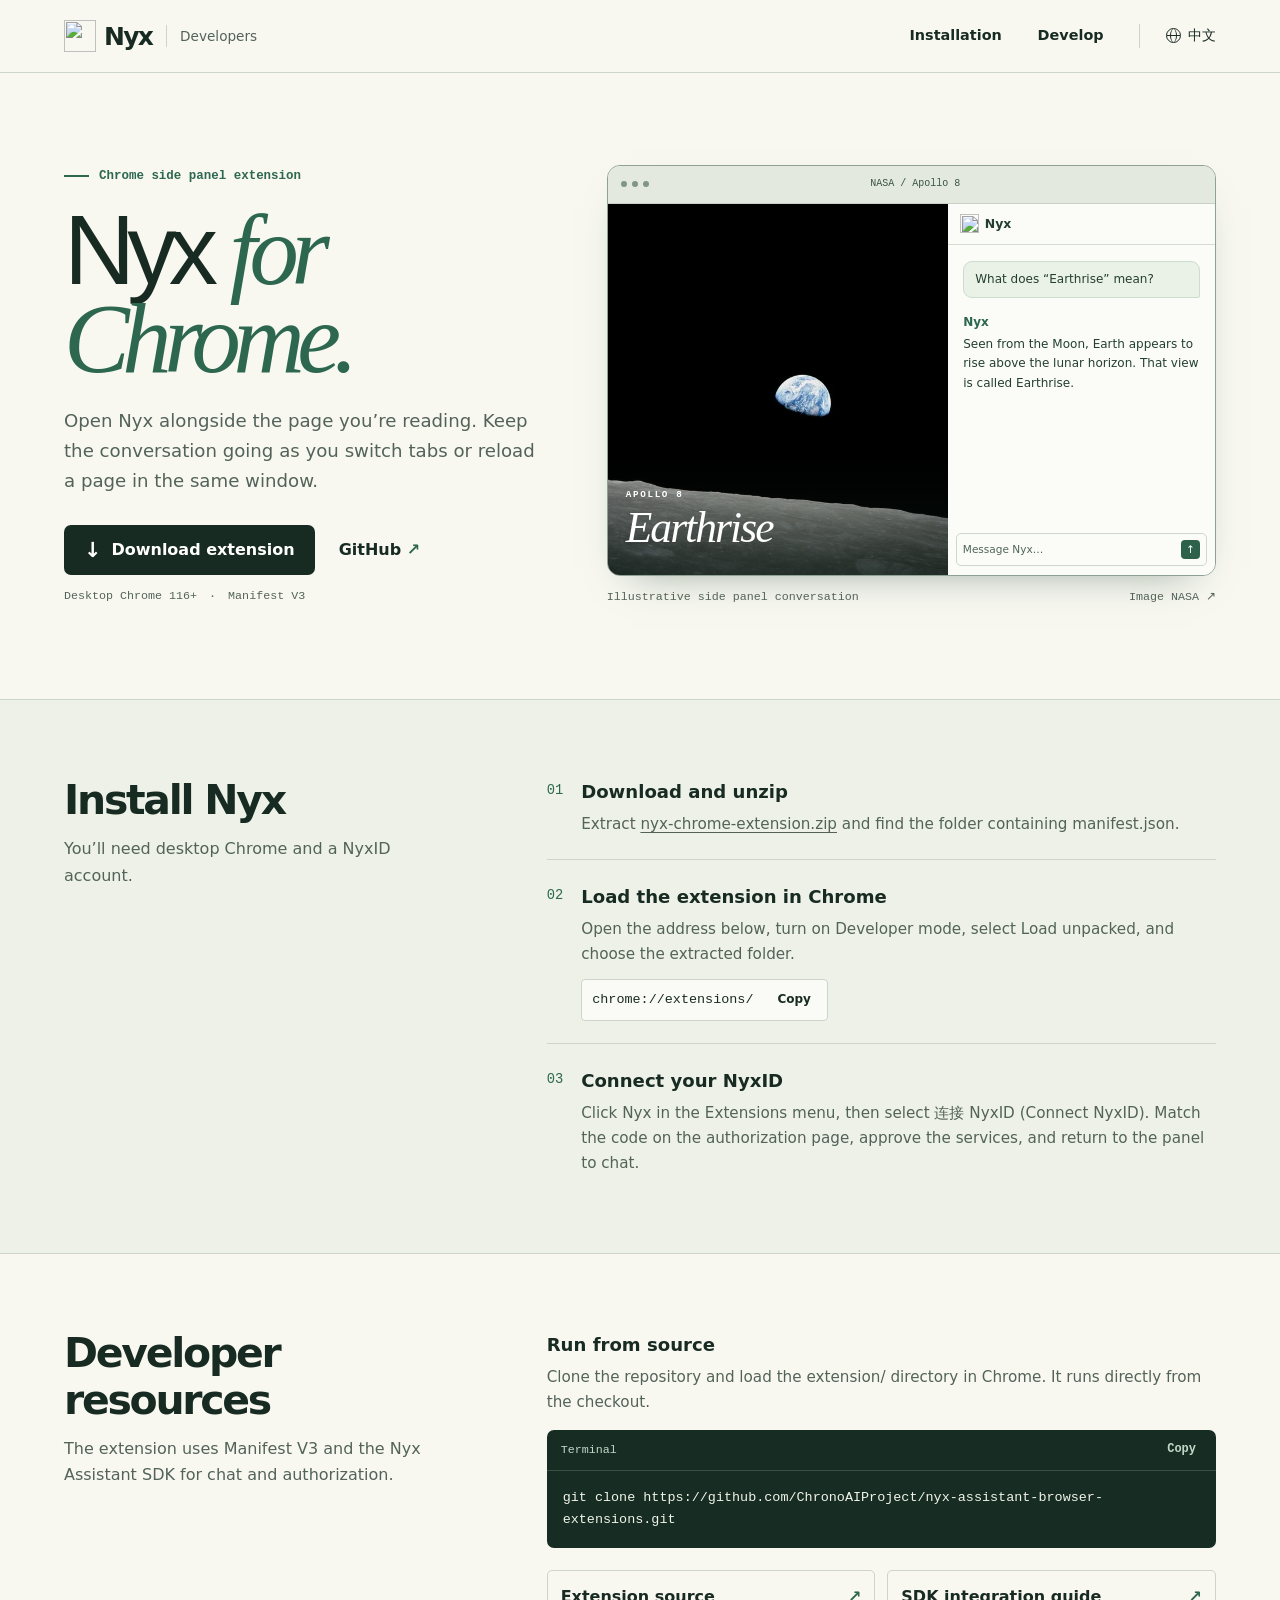
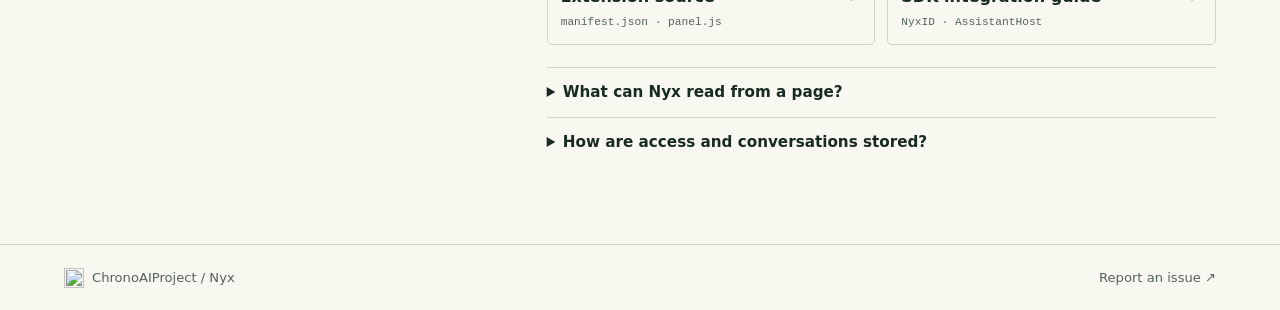
==== site/en/index.html @ 80d90824 "feat(site): 发布中英文 Chrome 扩展开发者官网" ====
<!doctype html>
<html lang="en">
<head>
  <meta charset="utf-8">
  <meta name="viewport" content="width=device-width, initial-scale=1">
  <title>Nyx for Chrome · Developer site</title>
  <meta name="description" content="Chat with Nyx in the Chrome side panel as you switch tabs. Download the extension and explore installation, NyxID access, and the SDK.">
  <meta name="theme-color" content="#f8f8f1">
  <link rel="canonical" href="https://chronoaiproject.github.io/nyx-assistant-browser-extensions/en/">
  <link rel="alternate" hreflang="zh-CN" href="https://chronoaiproject.github.io/nyx-assistant-browser-extensions/">
  <link rel="alternate" hreflang="en" href="https://chronoaiproject.github.io/nyx-assistant-browser-extensions/en/">
  <link rel="alternate" hreflang="x-default" href="https://chronoaiproject.github.io/nyx-assistant-browser-extensions/">
  <link rel="icon" href="../nyx.png" type="image/png">
  <link rel="stylesheet" href="../site.css">
  <script src="../site.js" defer></script>
</head>
<body>
  <a class="skip" href="#main">Skip to content</a>
  <header class="top">
    <div class="wrap top-inner">
      <a class="brand" href="./" aria-label="Nyx for Chrome · Developer site"><img src="../nyx.png" alt="" width="32" height="32"><strong>Nyx</strong><span>Developers</span></a>
      <nav aria-label="Main navigation">
        <a href="#install">Installation</a><a href="#develop">Develop</a>
        <a class="lang" href="../" lang="zh-CN" hreflang="zh-CN"><span class="globe" aria-hidden="true"></span>中文</a>
      </nav>
    </div>
  </header>
  <main id="main">
    <section class="wrap hero" aria-labelledby="product">
      <div class="intro">
        <p class="platform"><i aria-hidden="true"></i>Chrome side panel extension</p>
        <h1 id="product">Nyx <em>for<br>Chrome.</em></h1>
        <p class="lead">Open Nyx alongside the page you’re reading. Keep the conversation going as you switch tabs or reload a page in the same window.</p>
        <div class="actions">
          <a class="btn primary" href="../nyx-chrome-extension.zip" download><span aria-hidden="true">↓</span>Download extension</a>
          <a class="source" href="https://github.com/ChronoAIProject/nyx-assistant-browser-extensions">GitHub <span aria-hidden="true">↗</span></a>
        </div>
        <p class="compat">Desktop Chrome 116+ <span>·</span> Manifest V3</p>
      </div>
      <figure class="preview">
        <div class="browser">
          <div class="bar" aria-hidden="true"><i></i><i></i><i></i><span>NASA / Apollo 8</span></div>
          <div class="browser-body">
            <div class="photo" role="img" aria-label="Earthrise seen from lunar orbit during Apollo 8"><div><small>APOLLO 8</small><b>Earthrise</b></div></div>
            <div class="sample">
              <div class="sample-title"><img src="../nyx.png" width="19" height="19" alt="">Nyx</div>
              <div class="sample-log"><p class="question">What does “Earthrise” mean?</p>
                <strong>Nyx</strong><p>Seen from the Moon, Earth appears to rise above the lunar horizon. That view is called Earthrise.</p></div>
              <div class="sample-input">Message Nyx…<span aria-hidden="true">↑</span></div>
            </div>
          </div>
        </div>
        <figcaption><span>Illustrative side panel conversation</span><a href="https://images.nasa.gov/details/as08-14-2383">Image NASA ↗</a></figcaption>
      </figure>
    </section>
    <section class="install" id="install" aria-labelledby="install-title">
      <div class="wrap section-grid">
        <div class="section-head"><h2 id="install-title">Install Nyx</h2><p>You’ll need desktop Chrome and a NyxID account.</p></div>
        <ol class="steps">
          <li><div><h3>Download and unzip</h3><p>Extract <a href="../nyx-chrome-extension.zip" download>nyx-chrome-extension.zip</a> and find the folder containing manifest.json.</p></div></li>
          <li><div><h3>Load the extension in Chrome</h3><p>Open the address below, turn on Developer mode, select Load unpacked, and choose the extracted folder.</p><div class="snippet"><code id="extensions-url">chrome://extensions/</code><button type="button" class="copy" data-copy="extensions-url" data-done="Copied" data-error="Select the text to copy" hidden>Copy</button></div></div></li>
          <li><div><h3>Connect your NyxID</h3><p>Click Nyx in the Extensions menu, then select 连接 NyxID (Connect NyxID). Match the code on the authorization page, approve the services, and return to the panel to chat.</p></div></li>
        </ol>
      </div>
    </section>
    <section class="wrap section-grid dev" id="develop" aria-labelledby="dev-title">
      <div class="section-head"><h2 id="dev-title">Developer resources</h2><p>The extension uses Manifest V3 and the Nyx Assistant SDK for chat and authorization.</p></div>
      <div class="resources">
        <h3>Run from source</h3>
        <p>Clone the repository and load the extension/ directory in Chrome. It runs directly from the checkout.</p>
        <div class="terminal"><div class="terminal-bar"><span>Terminal</span><button type="button" class="copy" data-copy="clone" data-done="Copied" data-error="Select the text to copy" hidden>Copy</button></div><code id="clone">git clone https://github.com/ChronoAIProject/nyx-assistant-browser-extensions.git</code></div>
        <div class="doclinks">
          <a href="https://github.com/ChronoAIProject/nyx-assistant-browser-extensions/tree/dev/extension"><strong>Extension source</strong><small>manifest.json · panel.js</small><b aria-hidden="true">↗</b></a>
          <a href="https://github.com/ChronoAIProject/nyx-assistant-sdk#readme"><strong>SDK integration guide</strong><small>NyxID · AssistantHost</small><b aria-hidden="true">↗</b></a>
        </div>
        <details><summary>What can Nyx read from a page?</summary><p>The extension requests access to the side panel and the NyxID API origin. To discuss a page, paste the text you choose into a message.</p></details>
        <details><summary>How are access and conversations stored?</summary><p>NyxID grants access to llm-nyx and chrono-llm-public. The extension encrypts the child credential in its own storage. Select 断开授权 (Disconnect) to revoke it. Closing the side panel ends the current conversation.</p></details>
      </div>
    </section>
  </main>
  <footer><div class="wrap bottom"><span><img src="../nyx.png" width="20" height="20" alt="">ChronoAIProject / Nyx</span><a href="https://github.com/ChronoAIProject/nyx-assistant-browser-extensions/issues">Report an issue ↗</a></div></footer>
</body>
</html>
---- site/site.css ----
:root {
  color-scheme: light;
  --paper: #f8f8f1;
  --ink: #182b23;
  --green: #2d674f;
  --quiet: #536359;
  --line: #cdd4c8;
  --mono: "IBM Plex Mono", ui-monospace, SFMono-Regular, Consolas, monospace;
  font: 16px/1.65 "Inter", "PingFang SC", system-ui, sans-serif;
  color: var(--ink);
  background: var(--paper);
}
* { box-sizing: border-box; }
body, h1, h2, h3, p, figure, ol { margin: 0; }
a { color: inherit; text-underline-offset: .2em; }
a:hover { color: var(--green); }
a:focus-visible, button:focus-visible, summary:focus-visible { outline: 3px solid #438a65; outline-offset: 4px; }
.wrap { width: min(1192px, 90%); margin-inline: auto; }
.top { border-bottom: 1px solid var(--line); }
.top-inner, nav, .brand, .actions, .bottom, .bottom span, .lang { display: flex; align-items: center; }
.top-inner, .bottom { justify-content: space-between; }
.top-inner { min-height: 72px; gap: 15px; }
.brand, nav a, .btn, .source, .doclinks a, .bottom a { text-decoration: none; }
.brand { gap: 8px; color: var(--ink); }
.brand strong { font: 700 25px/1 system-ui, sans-serif; letter-spacing: -.07em; }
.brand span { margin-left: 6px; padding-left: 13px; border-left: 1px solid var(--line); font-size: .85rem; color: var(--quiet); }
nav { gap: clamp(14px, 2.8vw, 40px); font-size: .9rem; font-weight: 550; }
.lang { gap: 7px; border-left: 1px solid var(--line); padding-left: clamp(12px, 2vw, 27px); }
.globe { position: relative; width: 15px; height: 15px; border: 1.4px solid; border-radius: 50%; }
.globe::before { content: ""; position: absolute; inset: 0 3px; border-inline: 1px solid; border-radius: 50%; }
.globe::after { content: ""; position: absolute; top: 45%; inset-inline: 0; border-top: 1px solid; }
.skip { position: absolute; top: -100px; left: 10px; background: #fff; padding: 6px 12px; z-index: 5; }
.skip:focus { top: 5px; }
.hero { display: grid; grid-template-columns: .88fr 1.12fr; align-items: center; gap: clamp(32px, 5vw, 84px); padding-block: clamp(60px, 7.2vw, 104px); }
.platform, .compat, figcaption, .bar span, .photo small, .terminal-bar { font-family: var(--mono); }
.platform { display: flex; align-items: center; gap: 10px; color: var(--green); font-size: .78rem; font-weight: 650; }
.platform i { width: 25px; height: 2px; background: currentColor; }
h1 { margin: 21px 0 23px; font: 530 clamp(4.3rem, 7.7vw, 7.5rem)/.89 "DM Sans", "Helvetica Neue", sans-serif; letter-spacing: -.08em; }
h1 em { font-family: "Instrument Serif", Georgia, serif; color: var(--green); font-weight: 400; letter-spacing: -.075em; }
.lead { max-width: 30em; font-size: clamp(1rem, 1.42vw, 1.2rem); color: var(--quiet); }
.actions { gap: 24px; margin: 29px 0 12px; }
.btn { display: inline-flex; align-items: center; justify-content: center; gap: 10px; padding: 12px 20px; border-radius: 7px; font-weight: 650; }
.primary { background: var(--ink); color: #fff; }
.primary:hover { color: #fff; background: var(--green); }
.btn span { font-size: 1.3em; line-height: 1; }
.source { font-weight: 600; }
.source span, .doclinks b { color: var(--green); }
.compat, figcaption { font-size: .73rem; color: var(--quiet); }
.compat span { padding-inline: 5px; }
.preview { min-width: 0; }
.browser { border: 1px solid #8fa094; border-radius: 13px; overflow: hidden; background: #f6f8f3; box-shadow: 0 18px 40px -25px #193f2b80; }
.bar { display: flex; align-items: center; gap: 5px; padding: 10px 13px; border-bottom: 1px solid #c7d2c6; background: #e4e9df; }
.bar i { width: 6px; height: 6px; background: #809487; border-radius: 50%; }
.bar span { margin: auto; padding-right: 25px; font-size: 10px; color: #385343; }
.browser-body { display: grid; grid-template-columns: 56% 44%; }
.photo { min-height: clamp(295px, 29vw, 385px); display: flex; align-items: flex-end; position: relative; color: #fff; background: #000 url("earthrise.jpg") center center / cover; }
.photo div { padding: 24px 18px; width: 100%; background: linear-gradient(transparent, #06130db8); }
.photo small { font-size: .58rem; letter-spacing: .18em; font-weight: 600; }
.photo b { display: block; font: italic 400 clamp(1.65rem, 3.4vw, 3rem)/1.05 Georgia, serif; letter-spacing: -.045em; }
.sample { display: flex; flex-direction: column; min-width: 0; color: #243f32; background: #fbfcf8; }
.sample-title { display: flex; align-items: center; gap: 6px; border-bottom: 1px solid #d4ddcf; padding: 10px 12px; font-size: .78rem; font-weight: 700; }
.sample-log { padding: clamp(11px, 1.2vw, 20px); font-size: clamp(.7rem, .94vw, .84rem); line-height: 1.6; }
.question { padding: 8px 11px; margin-bottom: 15px; border: 1px solid #cdddcd; border-radius: 9px 9px 2px 9px; background: #eaf1e6; }
.sample-log strong { display: block; color: var(--green); margin-bottom: 3px; }
.sample-input { display: flex; align-items: center; justify-content: space-between; gap: 4px; padding: 6px; margin: auto 8px 9px; border: 1px solid #cdd7cb; border-radius: 5px; color: #526657; font-size: .66rem; }
.sample-input span { display: grid; place-content: center; width: 19px; height: 19px; border-radius: 4px; background: #2e614a; color: white; }
figcaption { display: flex; justify-content: space-between; gap: 8px; margin-top: 12px; }
figcaption a { text-decoration: none; }
.install { background: #edf1e7; border-block: 1px solid var(--line); }
.section-grid { display: grid; grid-template-columns: minmax(0, .74fr) minmax(0, 1.26fr); gap: clamp(30px, 7vw, 100px); padding-block: clamp(48px, 6vw, 82px); }
.section-head h2 { margin-bottom: 13px; font-size: clamp(1.8rem, 3.2vw, 2.8rem); line-height: 1.13; letter-spacing: -.055em; }
.section-head p { max-width: 28em; }
.section-head p, .steps p, .resources p { color: var(--quiet); }
.steps { list-style: none; padding: 0; counter-reset: step; }
.steps li { display: flex; gap: 18px; counter-increment: step; padding-block: 22px; border-top: 1px solid var(--line); }
.steps li:first-child { border: 0; padding-top: 0; }
.steps li:last-child { padding-bottom: 0; }
.steps li::before { content: counter(step, decimal-leading-zero); font: .86rem/2 var(--mono); color: var(--green); }
h3 { margin-bottom: 5px; font-size: 1.13rem; }
.steps p, .resources p, details { font-size: .95rem; }
.snippet { display: inline-flex; align-items: center; flex-wrap: wrap; gap: 18px; margin-top: 12px; padding: 6px 10px; background: #fafbf6; border: 1px solid var(--line); border-radius: 4px; }
code { font: .84rem/1.65 var(--mono); overflow-wrap: anywhere; }
.copy { font: inherit; font-size: .75rem; font-weight: 600; color: inherit; border: 0; padding: 4px 6px; border-radius: 4px; background: transparent; cursor: pointer; }
.copy:hover { background: #8294832b; }
.terminal { margin-block: 15px 22px; background: #172d23; color: #f1f4e9; border-radius: 7px; }
.terminal-bar { display: flex; align-items: center; justify-content: space-between; color: #c2d7c8; font-size: .73rem; border-bottom: 1px solid #385143; padding: 6px 14px; }
.terminal code { display: block; padding: 16px; }
.doclinks { display: grid; grid-template-columns: 1fr 1fr; gap: 12px; margin-bottom: 22px; }
.doclinks a { display: grid; grid-template-columns: 1fr auto; gap: 4px 6px; align-items: center; border: 1px solid var(--line); border-radius: 5px; padding: 13px; }
.doclinks a:hover { background: #edf1e7; }
.doclinks small { grid-row: 2; font: .7rem/1.5 var(--mono); color: var(--quiet); }
.doclinks b { grid-area: 1 / 2; }
details { border-top: 1px solid var(--line); padding: 12px 0; }
details p { padding-block: 8px 3px; }
summary { cursor: pointer; font-weight: 600; }
footer { border-top: 1px solid var(--line); }
.bottom { gap: 12px; padding-block: 22px; color: var(--quiet); font-size: .82rem; }
.bottom span { gap: 8px; }
@media (max-width: 780px) {
  .wrap { width: min(90%, 600px); }
  .top-inner { min-height: 60px; }
  .hero, .section-grid { grid-template-columns: minmax(0, 1fr); gap: 34px; }
  .hero { padding-block: 46px; }
  h1 { font-size: clamp(4.4rem, 13vw, 6.5rem); }
  .photo { min-height: 290px; }
}
@media (max-width: 480px) {
  .top-inner { flex-wrap: wrap; gap: 8px; padding-block: 10px; }
  .brand span { display: none; }
  .brand img { width: 25px; height: 25px; }
  nav { gap: 10px; font-size: .78rem; }
  .lang { gap: 4px; padding-left: 8px; }
  .photo { min-height: 260px; }
  .browser-body { grid-template-columns: 50% 50%; }
  .doclinks { grid-template-columns: 1fr; }
}
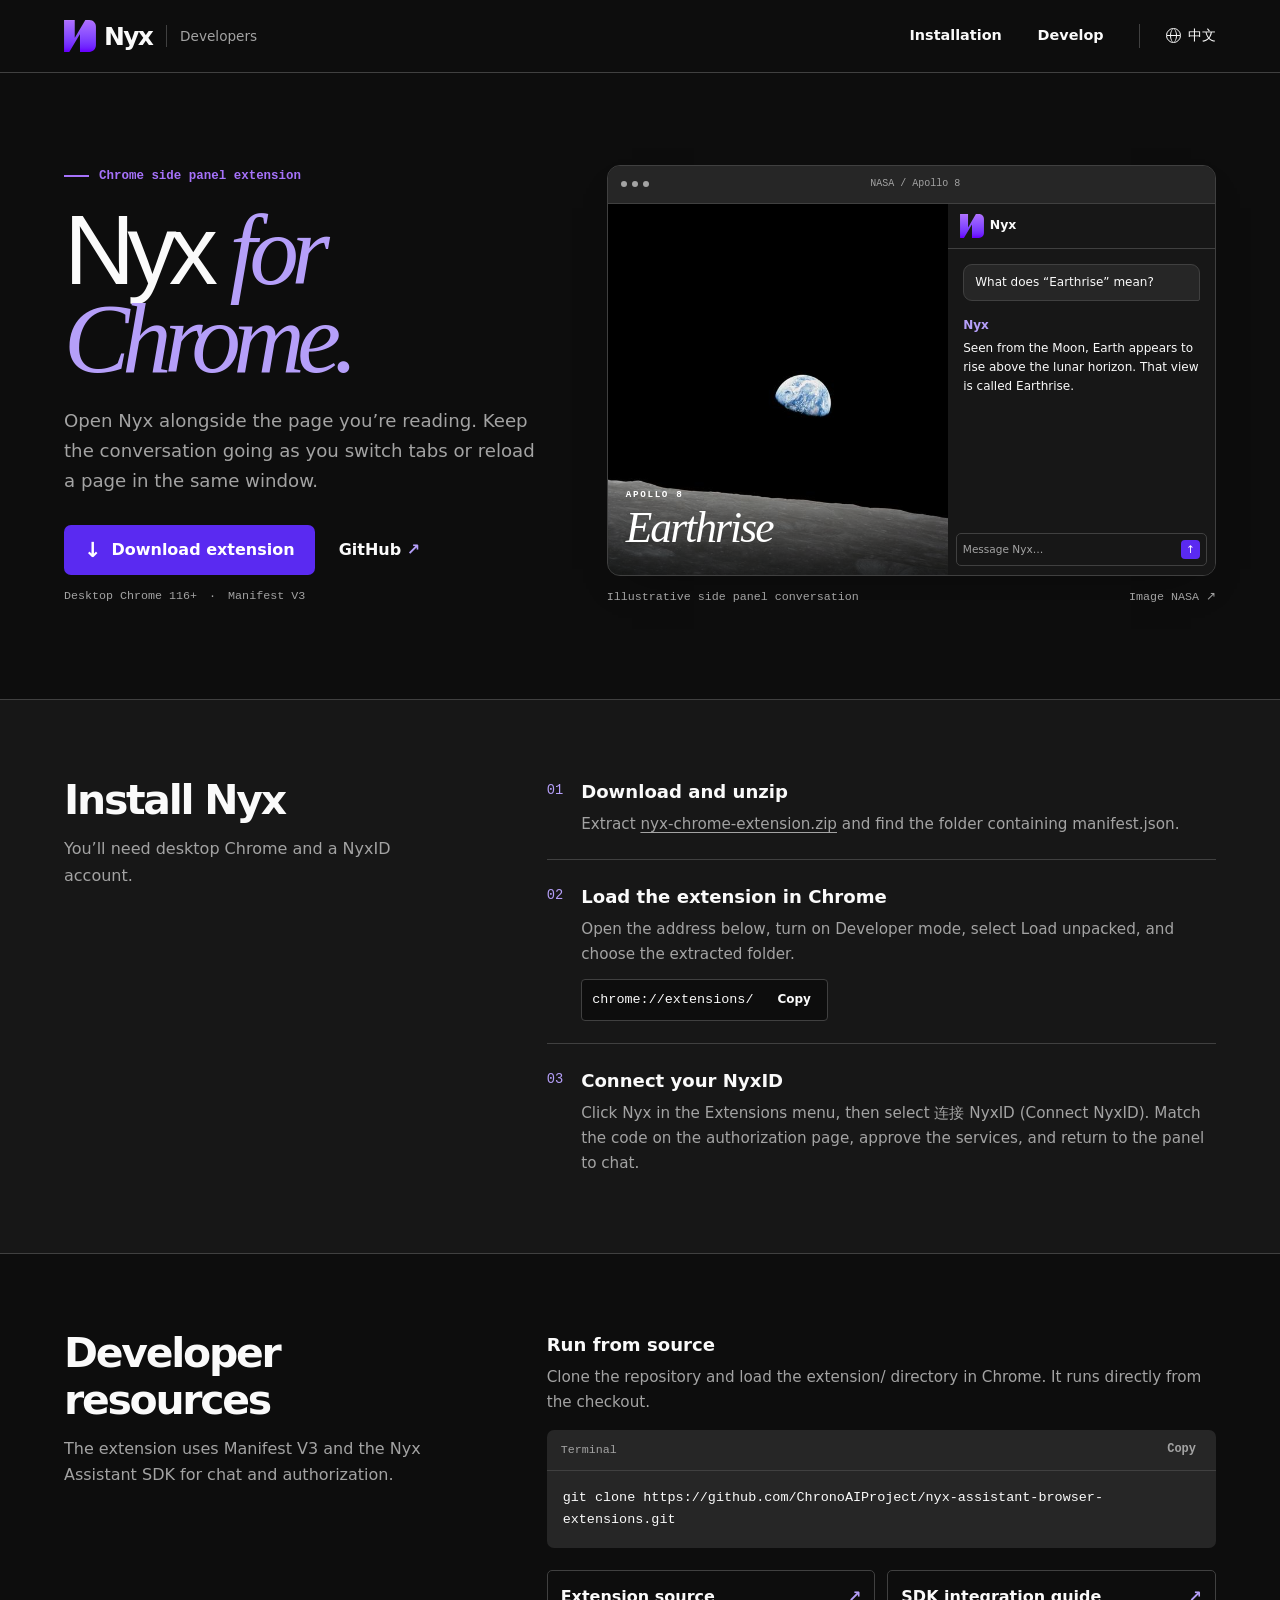
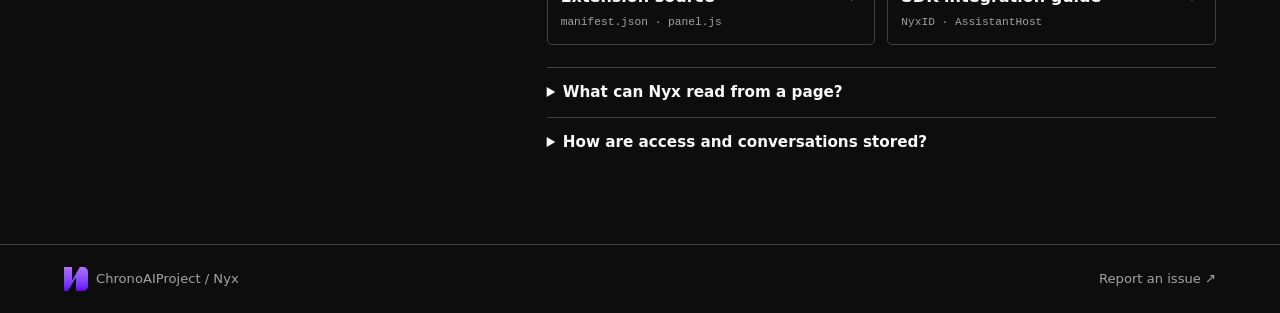
==== commit cc088218: "style(site): 采用 NyxID 官方网站配色与图标" ====
--- a/site/en/index.html
+++ b/site/en/index.html
@@ -5,12 +5,12 @@
   <meta name="viewport" content="width=device-width, initial-scale=1">
   <title>Nyx for Chrome · Developer site</title>
   <meta name="description" content="Chat with Nyx in the Chrome side panel as you switch tabs. Download the extension and explore installation, NyxID access, and the SDK.">
-  <meta name="theme-color" content="#f8f8f1">
+  <meta name="theme-color" content="#0d0d0d">
   <link rel="canonical" href="https://chronoaiproject.github.io/nyx-assistant-browser-extensions/en/">
   <link rel="alternate" hreflang="zh-CN" href="https://chronoaiproject.github.io/nyx-assistant-browser-extensions/">
   <link rel="alternate" hreflang="en" href="https://chronoaiproject.github.io/nyx-assistant-browser-extensions/en/">
   <link rel="alternate" hreflang="x-default" href="https://chronoaiproject.github.io/nyx-assistant-browser-extensions/">
-  <link rel="icon" href="../nyx.png" type="image/png">
+  <link rel="icon" href="../nyxid-coloured-icon.svg" type="image/svg+xml">
   <link rel="stylesheet" href="../site.css">
   <script src="../site.js" defer></script>
 </head>
@@ -18,7 +18,7 @@
   <a class="skip" href="#main">Skip to content</a>
   <header class="top">
     <div class="wrap top-inner">
-      <a class="brand" href="./" aria-label="Nyx for Chrome · Developer site"><img src="../nyx.png" alt="" width="32" height="32"><strong>Nyx</strong><span>Developers</span></a>
+      <a class="brand" href="./" aria-label="Nyx for Chrome · Developer site"><img src="../nyxid-coloured-icon.svg" alt="" width="32" height="32"><strong>Nyx</strong><span>Developers</span></a>
       <nav aria-label="Main navigation">
         <a href="#install">Installation</a><a href="#develop">Develop</a>
         <a class="lang" href="../" lang="zh-CN" hreflang="zh-CN"><span class="globe" aria-hidden="true"></span>中文</a>
@@ -43,7 +43,7 @@
           <div class="browser-body">
             <div class="photo" role="img" aria-label="Earthrise seen from lunar orbit during Apollo 8"><div><small>APOLLO 8</small><b>Earthrise</b></div></div>
             <div class="sample">
-              <div class="sample-title"><img src="../nyx.png" width="19" height="19" alt="">Nyx</div>
+              <div class="sample-title"><img src="../nyxid-coloured-icon.svg" width="24" height="24" alt="">Nyx</div>
               <div class="sample-log"><p class="question">What does “Earthrise” mean?</p>
                 <strong>Nyx</strong><p>Seen from the Moon, Earth appears to rise above the lunar horizon. That view is called Earthrise.</p></div>
               <div class="sample-input">Message Nyx…<span aria-hidden="true">↑</span></div>
@@ -78,6 +78,6 @@
       </div>
     </section>
   </main>
-  <footer><div class="wrap bottom"><span><img src="../nyx.png" width="20" height="20" alt="">ChronoAIProject / Nyx</span><a href="https://github.com/ChronoAIProject/nyx-assistant-browser-extensions/issues">Report an issue ↗</a></div></footer>
+  <footer><div class="wrap bottom"><span><img src="../nyxid-coloured-icon.svg" width="24" height="24" alt="">ChronoAIProject / Nyx</span><a href="https://github.com/ChronoAIProject/nyx-assistant-browser-extensions/issues">Report an issue ↗</a></div></footer>
 </body>
 </html>
--- a/site/site.css
+++ b/site/site.css
@@ -1,10 +1,16 @@
 :root {
-  color-scheme: light;
-  --paper: #f8f8f1;
-  --ink: #182b23;
-  --green: #2d674f;
-  --quiet: #536359;
-  --line: #cdd4c8;
+  color-scheme: dark;
+  /* NyxID web palette: brand fills and text accents have distinct contrast roles. */
+  --paper: #0d0d0d;
+  --surface: #171717;
+  --raised: #262626;
+  --ink: #fafafa;
+  --primary: #5a2af1;
+  --primary-hover: #4a1fd4;
+  --accent-text: #b59ff9;
+  --secondary: #a672fb;
+  --quiet: #a3a3a3;
+  --line: #404040;
   --mono: "IBM Plex Mono", ui-monospace, SFMono-Regular, Consolas, monospace;
   font: 16px/1.65 "Inter", "PingFang SC", system-ui, sans-serif;
   color: var(--ink);
@@ -13,8 +19,8 @@
 * { box-sizing: border-box; }
 body, h1, h2, h3, p, figure, ol { margin: 0; }
 a { color: inherit; text-underline-offset: .2em; }
-a:hover { color: var(--green); }
-a:focus-visible, button:focus-visible, summary:focus-visible { outline: 3px solid #438a65; outline-offset: 4px; }
+a:hover { color: var(--accent-text); }
+a:focus-visible, button:focus-visible, summary:focus-visible { outline: 3px solid var(--secondary); outline-offset: 4px; }
 .wrap { width: min(1192px, 90%); margin-inline: auto; }
 .top { border-bottom: 1px solid var(--line); }
 .top-inner, nav, .brand, .actions, .bottom, .bottom span, .lang { display: flex; align-items: center; }
@@ -29,44 +35,44 @@
 .globe { position: relative; width: 15px; height: 15px; border: 1.4px solid; border-radius: 50%; }
 .globe::before { content: ""; position: absolute; inset: 0 3px; border-inline: 1px solid; border-radius: 50%; }
 .globe::after { content: ""; position: absolute; top: 45%; inset-inline: 0; border-top: 1px solid; }
-.skip { position: absolute; top: -100px; left: 10px; background: #fff; padding: 6px 12px; z-index: 5; }
+.skip { position: absolute; top: -100px; left: 10px; color: var(--ink); background: var(--surface); padding: 6px 12px; z-index: 5; }
 .skip:focus { top: 5px; }
 .hero { display: grid; grid-template-columns: .88fr 1.12fr; align-items: center; gap: clamp(32px, 5vw, 84px); padding-block: clamp(60px, 7.2vw, 104px); }
 .platform, .compat, figcaption, .bar span, .photo small, .terminal-bar { font-family: var(--mono); }
-.platform { display: flex; align-items: center; gap: 10px; color: var(--green); font-size: .78rem; font-weight: 650; }
+.platform { display: flex; align-items: center; gap: 10px; color: var(--secondary); font-size: .78rem; font-weight: 650; }
 .platform i { width: 25px; height: 2px; background: currentColor; }
 h1 { margin: 21px 0 23px; font: 530 clamp(4.3rem, 7.7vw, 7.5rem)/.89 "DM Sans", "Helvetica Neue", sans-serif; letter-spacing: -.08em; }
-h1 em { font-family: "Instrument Serif", Georgia, serif; color: var(--green); font-weight: 400; letter-spacing: -.075em; }
+h1 em { font-family: "Instrument Serif", Georgia, serif; color: var(--accent-text); font-weight: 400; letter-spacing: -.075em; }
 .lead { max-width: 30em; font-size: clamp(1rem, 1.42vw, 1.2rem); color: var(--quiet); }
 .actions { gap: 24px; margin: 29px 0 12px; }
 .btn { display: inline-flex; align-items: center; justify-content: center; gap: 10px; padding: 12px 20px; border-radius: 7px; font-weight: 650; }
-.primary { background: var(--ink); color: #fff; }
-.primary:hover { color: #fff; background: var(--green); }
+.primary { background: var(--primary); color: #fff; }
+.primary:hover { color: #fff; background: var(--primary-hover); }
 .btn span { font-size: 1.3em; line-height: 1; }
 .source { font-weight: 600; }
-.source span, .doclinks b { color: var(--green); }
+.source span, .doclinks b { color: var(--accent-text); }
 .compat, figcaption { font-size: .73rem; color: var(--quiet); }
 .compat span { padding-inline: 5px; }
 .preview { min-width: 0; }
-.browser { border: 1px solid #8fa094; border-radius: 13px; overflow: hidden; background: #f6f8f3; box-shadow: 0 18px 40px -25px #193f2b80; }
-.bar { display: flex; align-items: center; gap: 5px; padding: 10px 13px; border-bottom: 1px solid #c7d2c6; background: #e4e9df; }
-.bar i { width: 6px; height: 6px; background: #809487; border-radius: 50%; }
-.bar span { margin: auto; padding-right: 25px; font-size: 10px; color: #385343; }
+.browser { border: 1px solid var(--line); border-radius: 13px; overflow: hidden; background: var(--surface); box-shadow: 0 18px 40px -25px #0008; }
+.bar { display: flex; align-items: center; gap: 5px; padding: 10px 13px; border-bottom: 1px solid var(--line); background: var(--raised); }
+.bar i { width: 6px; height: 6px; background: var(--quiet); border-radius: 50%; }
+.bar span { margin: auto; padding-right: 25px; font-size: 10px; color: var(--quiet); }
 .browser-body { display: grid; grid-template-columns: 56% 44%; }
 .photo { min-height: clamp(295px, 29vw, 385px); display: flex; align-items: flex-end; position: relative; color: #fff; background: #000 url("earthrise.jpg") center center / cover; }
-.photo div { padding: 24px 18px; width: 100%; background: linear-gradient(transparent, #06130db8); }
+.photo div { padding: 24px 18px; width: 100%; background: linear-gradient(transparent, #000b); }
 .photo small { font-size: .58rem; letter-spacing: .18em; font-weight: 600; }
 .photo b { display: block; font: italic 400 clamp(1.65rem, 3.4vw, 3rem)/1.05 Georgia, serif; letter-spacing: -.045em; }
-.sample { display: flex; flex-direction: column; min-width: 0; color: #243f32; background: #fbfcf8; }
-.sample-title { display: flex; align-items: center; gap: 6px; border-bottom: 1px solid #d4ddcf; padding: 10px 12px; font-size: .78rem; font-weight: 700; }
+.sample { display: flex; flex-direction: column; min-width: 0; color: var(--ink); background: var(--surface); }
+.sample-title { display: flex; align-items: center; gap: 6px; border-bottom: 1px solid var(--line); padding: 10px 12px; font-size: .78rem; font-weight: 700; }
 .sample-log { padding: clamp(11px, 1.2vw, 20px); font-size: clamp(.7rem, .94vw, .84rem); line-height: 1.6; }
-.question { padding: 8px 11px; margin-bottom: 15px; border: 1px solid #cdddcd; border-radius: 9px 9px 2px 9px; background: #eaf1e6; }
-.sample-log strong { display: block; color: var(--green); margin-bottom: 3px; }
-.sample-input { display: flex; align-items: center; justify-content: space-between; gap: 4px; padding: 6px; margin: auto 8px 9px; border: 1px solid #cdd7cb; border-radius: 5px; color: #526657; font-size: .66rem; }
-.sample-input span { display: grid; place-content: center; width: 19px; height: 19px; border-radius: 4px; background: #2e614a; color: white; }
+.question { padding: 8px 11px; margin-bottom: 15px; border: 1px solid var(--line); border-radius: 9px 9px 2px 9px; background: var(--raised); }
+.sample-log strong { display: block; color: var(--accent-text); margin-bottom: 3px; }
+.sample-input { display: flex; align-items: center; justify-content: space-between; gap: 4px; padding: 6px; margin: auto 8px 9px; border: 1px solid var(--line); border-radius: 5px; color: var(--quiet); font-size: .66rem; }
+.sample-input span { display: grid; place-content: center; width: 19px; height: 19px; border-radius: 4px; background: var(--primary); color: white; }
 figcaption { display: flex; justify-content: space-between; gap: 8px; margin-top: 12px; }
 figcaption a { text-decoration: none; }
-.install { background: #edf1e7; border-block: 1px solid var(--line); }
+.install { background: var(--surface); border-block: 1px solid var(--line); }
 .section-grid { display: grid; grid-template-columns: minmax(0, .74fr) minmax(0, 1.26fr); gap: clamp(30px, 7vw, 100px); padding-block: clamp(48px, 6vw, 82px); }
 .section-head h2 { margin-bottom: 13px; font-size: clamp(1.8rem, 3.2vw, 2.8rem); line-height: 1.13; letter-spacing: -.055em; }
 .section-head p { max-width: 28em; }
@@ -75,19 +81,19 @@
 .steps li { display: flex; gap: 18px; counter-increment: step; padding-block: 22px; border-top: 1px solid var(--line); }
 .steps li:first-child { border: 0; padding-top: 0; }
 .steps li:last-child { padding-bottom: 0; }
-.steps li::before { content: counter(step, decimal-leading-zero); font: .86rem/2 var(--mono); color: var(--green); }
+.steps li::before { content: counter(step, decimal-leading-zero); font: .86rem/2 var(--mono); color: var(--accent-text); }
 h3 { margin-bottom: 5px; font-size: 1.13rem; }
 .steps p, .resources p, details { font-size: .95rem; }
-.snippet { display: inline-flex; align-items: center; flex-wrap: wrap; gap: 18px; margin-top: 12px; padding: 6px 10px; background: #fafbf6; border: 1px solid var(--line); border-radius: 4px; }
+.snippet { display: inline-flex; align-items: center; flex-wrap: wrap; gap: 18px; margin-top: 12px; padding: 6px 10px; background: var(--paper); border: 1px solid var(--line); border-radius: 4px; }
 code { font: .84rem/1.65 var(--mono); overflow-wrap: anywhere; }
 .copy { font: inherit; font-size: .75rem; font-weight: 600; color: inherit; border: 0; padding: 4px 6px; border-radius: 4px; background: transparent; cursor: pointer; }
-.copy:hover { background: #8294832b; }
-.terminal { margin-block: 15px 22px; background: #172d23; color: #f1f4e9; border-radius: 7px; }
-.terminal-bar { display: flex; align-items: center; justify-content: space-between; color: #c2d7c8; font-size: .73rem; border-bottom: 1px solid #385143; padding: 6px 14px; }
+.copy:hover { background: var(--raised); }
+.terminal { margin-block: 15px 22px; background: var(--raised); color: var(--ink); border-radius: 7px; }
+.terminal-bar { display: flex; align-items: center; justify-content: space-between; color: var(--quiet); font-size: .73rem; border-bottom: 1px solid var(--line); padding: 6px 14px; }
 .terminal code { display: block; padding: 16px; }
 .doclinks { display: grid; grid-template-columns: 1fr 1fr; gap: 12px; margin-bottom: 22px; }
 .doclinks a { display: grid; grid-template-columns: 1fr auto; gap: 4px 6px; align-items: center; border: 1px solid var(--line); border-radius: 5px; padding: 13px; }
-.doclinks a:hover { background: #edf1e7; }
+.doclinks a:hover { background: var(--surface); }
 .doclinks small { grid-row: 2; font: .7rem/1.5 var(--mono); color: var(--quiet); }
 .doclinks b { grid-area: 1 / 2; }
 details { border-top: 1px solid var(--line); padding: 12px 0; }
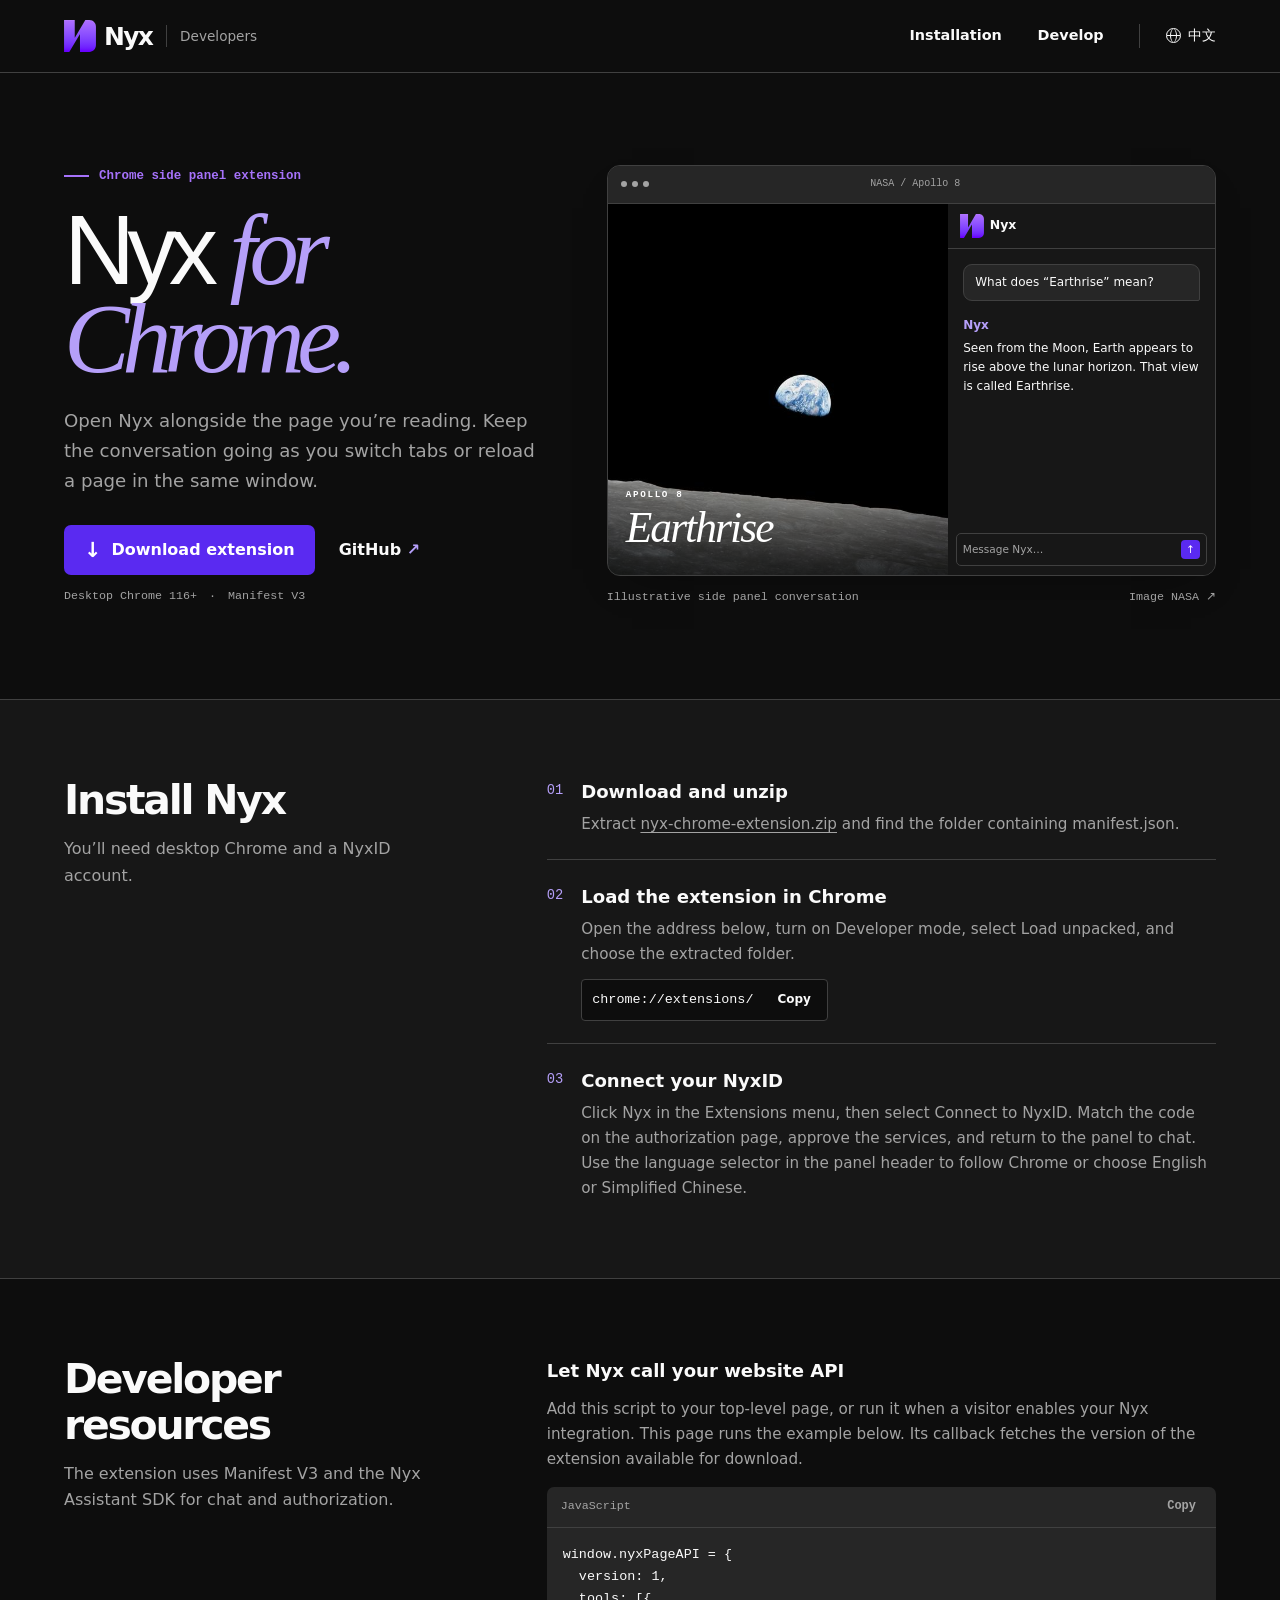
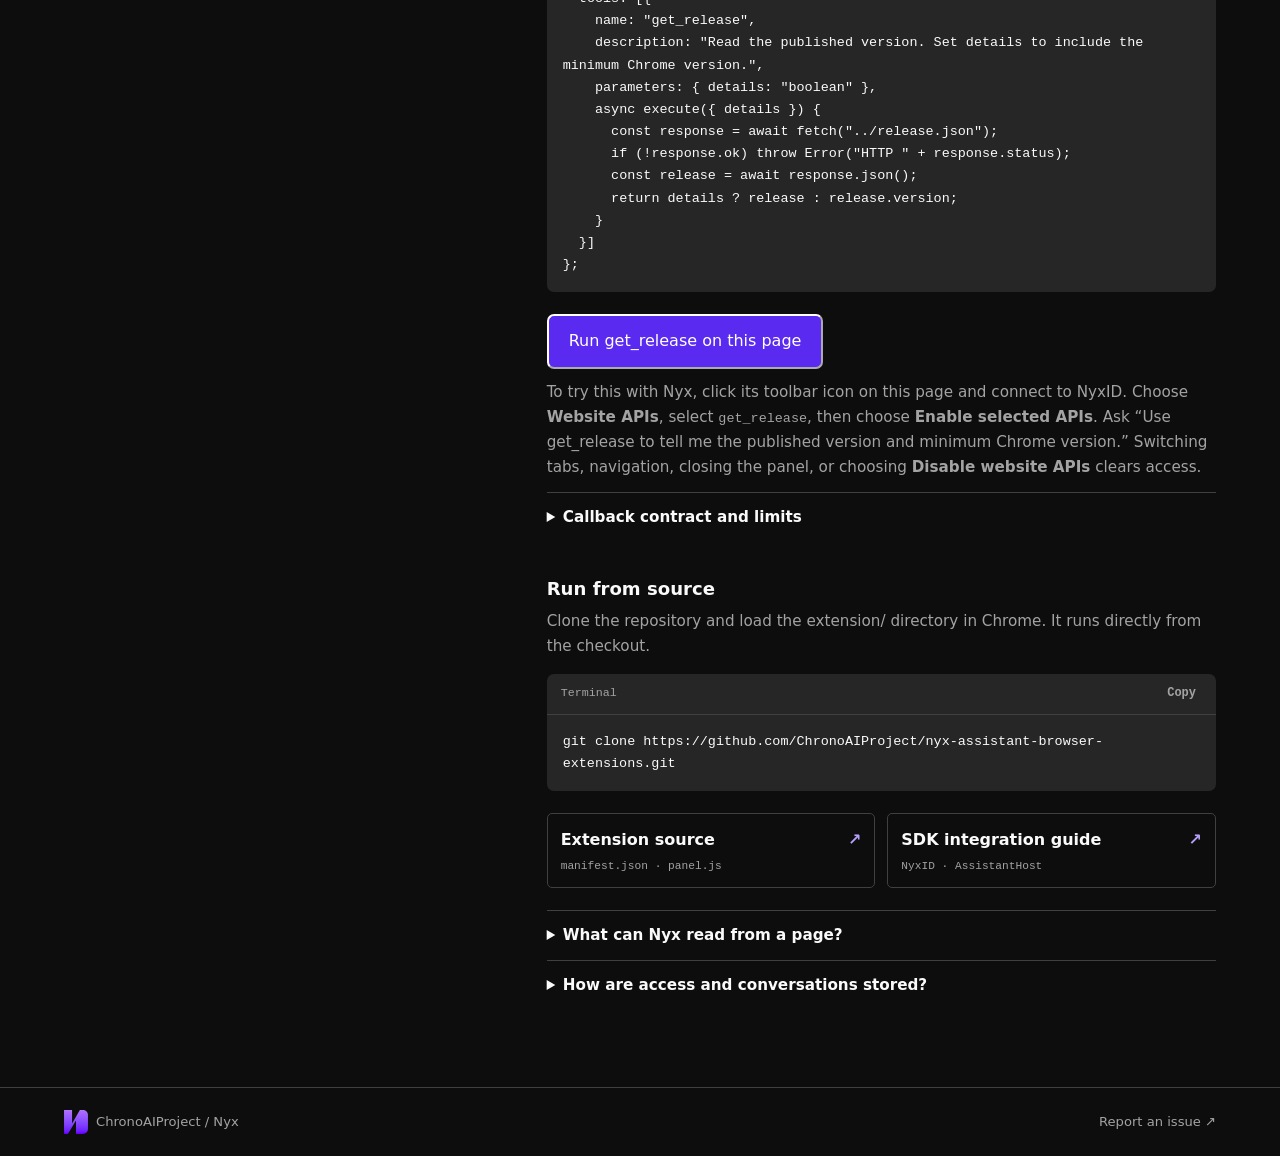
==== commit 6fe05879: "feat(extension): 支持中英文界面与逐标签页网站 API 授权" ====
--- a/site/en/index.html
+++ b/site/en/index.html
@@ -59,13 +59,38 @@
         <ol class="steps">
           <li><div><h3>Download and unzip</h3><p>Extract <a href="../nyx-chrome-extension.zip" download>nyx-chrome-extension.zip</a> and find the folder containing manifest.json.</p></div></li>
           <li><div><h3>Load the extension in Chrome</h3><p>Open the address below, turn on Developer mode, select Load unpacked, and choose the extracted folder.</p><div class="snippet"><code id="extensions-url">chrome://extensions/</code><button type="button" class="copy" data-copy="extensions-url" data-done="Copied" data-error="Select the text to copy" hidden>Copy</button></div></div></li>
-          <li><div><h3>Connect your NyxID</h3><p>Click Nyx in the Extensions menu, then select 连接 NyxID (Connect NyxID). Match the code on the authorization page, approve the services, and return to the panel to chat.</p></div></li>
+          <li><div><h3>Connect your NyxID</h3><p>Click Nyx in the Extensions menu, then select Connect to NyxID. Match the code on the authorization page, approve the services, and return to the panel to chat. Use the language selector in the panel header to follow Chrome or choose English or Simplified Chinese.</p></div></li>
         </ol>
       </div>
     </section>
     <section class="wrap section-grid dev" id="develop" aria-labelledby="dev-title">
       <div class="section-head"><h2 id="dev-title">Developer resources</h2><p>The extension uses Manifest V3 and the Nyx Assistant SDK for chat and authorization.</p></div>
       <div class="resources">
+        <section id="website-api" aria-labelledby="website-api-title">
+          <h3 id="website-api-title">Let Nyx call your website API</h3>
+          <p>Add this script to your top-level page, or run it when a visitor enables your Nyx integration. This page runs the example below. Its callback fetches the version of the extension available for download.</p>
+          <script id="live-example">
+window.nyxPageAPI = {
+  version: 1,
+  tools: [{
+    name: "get_release",
+    description: "Read the published version. Set details to include the minimum Chrome version.",
+    parameters: { details: "boolean" },
+    async execute({ details }) {
+      const response = await fetch("../release.json");
+      if (!response.ok) throw Error("HTTP " + response.status);
+      const release = await response.json();
+      return details ? release : release.version;
+    }
+  }]
+};
+          </script>
+          <div class="terminal"><div class="terminal-bar"><span>JavaScript</span><button type="button" class="copy" data-copy="api-snippet" data-done="Copied" data-error="Select to copy" hidden>Copy</button></div><pre><code id="api-snippet"></code></pre></div>
+          <button type="button" id="run-api" class="btn primary">Run get_release on this page</button>
+          <output id="api-output" aria-live="polite"></output>
+          <p>To try this with Nyx, click its toolbar icon on this page and connect to NyxID. Choose <strong>Website APIs</strong>, select <code>get_release</code>, then choose <strong>Enable selected APIs</strong>. Ask “Use get_release to tell me the published version and minimum Chrome version.” Switching tabs, navigation, closing the panel, or choosing <strong>Disable website APIs</strong> clears access.</p>
+          <details><summary>Callback contract and limits</summary><p>Use a unique operation name and describe what it reads or changes. Map each required argument to string, number, or boolean. Return a JSON value or a promise for one. Your callback runs in the page’s session, so your server still checks authorization and your site handles confirmation for consequential actions.</p><p>Declare up to 16 tools, each with up to 16 arguments. Names start with an ASCII letter and use letters, digits or underscores, up to 48 characters. Descriptions allow 512 characters, string arguments 2,048, and serialized results 32,768. Keep the whole declaration under 16,384 characters. After a 15-second timeout, check the outcome on the site before trying again.</p></details>
+        </section>
         <h3>Run from source</h3>
         <p>Clone the repository and load the extension/ directory in Chrome. It runs directly from the checkout.</p>
         <div class="terminal"><div class="terminal-bar"><span>Terminal</span><button type="button" class="copy" data-copy="clone" data-done="Copied" data-error="Select the text to copy" hidden>Copy</button></div><code id="clone">git clone https://github.com/ChronoAIProject/nyx-assistant-browser-extensions.git</code></div>
@@ -73,8 +98,8 @@
           <a href="https://github.com/ChronoAIProject/nyx-assistant-browser-extensions/tree/dev/extension"><strong>Extension source</strong><small>manifest.json · panel.js</small><b aria-hidden="true">↗</b></a>
           <a href="https://github.com/ChronoAIProject/nyx-assistant-sdk#readme"><strong>SDK integration guide</strong><small>NyxID · AssistantHost</small><b aria-hidden="true">↗</b></a>
         </div>
-        <details><summary>What can Nyx read from a page?</summary><p>The extension requests access to the side panel and the NyxID API origin. To discuss a page, paste the text you choose into a message.</p></details>
-        <details><summary>How are access and conversations stored?</summary><p>NyxID grants access to llm-nyx and chrono-llm-public. The extension encrypts the child credential in its own storage. Select 断开授权 (Disconnect) to revoke it. Closing the side panel ends the current conversation.</p></details>
+        <details><summary>What can Nyx read from a page?</summary><p>Click the Nyx toolbar icon on the page, then select Attach page content. Using activeTab and scripting, the extension reads the selection or visible text in the top frame, skipping form fields and editors. Review and edit the excerpt, then select Use excerpt to share it with Nyx. You can remove or replace it during the conversation.</p></details>
+        <details><summary>How are access and conversations stored?</summary><p>NyxID grants access to llm-nyx and chrono-llm-public. The extension encrypts the child credential in its own storage. Select Disconnect to revoke it. Closing the side panel ends the current conversation.</p></details>
       </div>
     </section>
   </main>
--- a/site/site.css
+++ b/site/site.css
@@ -120,3 +120,9 @@
   .browser-body { grid-template-columns: 50% 50%; }
   .doclinks { grid-template-columns: 1fr; }
 }
+#website-api { margin-bottom: 2rem; }
+#website-api .terminal pre { white-space: pre-wrap; margin: 0; }
+#website-api .btn { font: inherit; cursor: pointer; }
+#website-api p { margin-block: .75em; }
+#api-output { display: block; white-space: pre-wrap; font-family: var(--mono); }
+#api-output:not(:empty) { margin-block: 1em; }
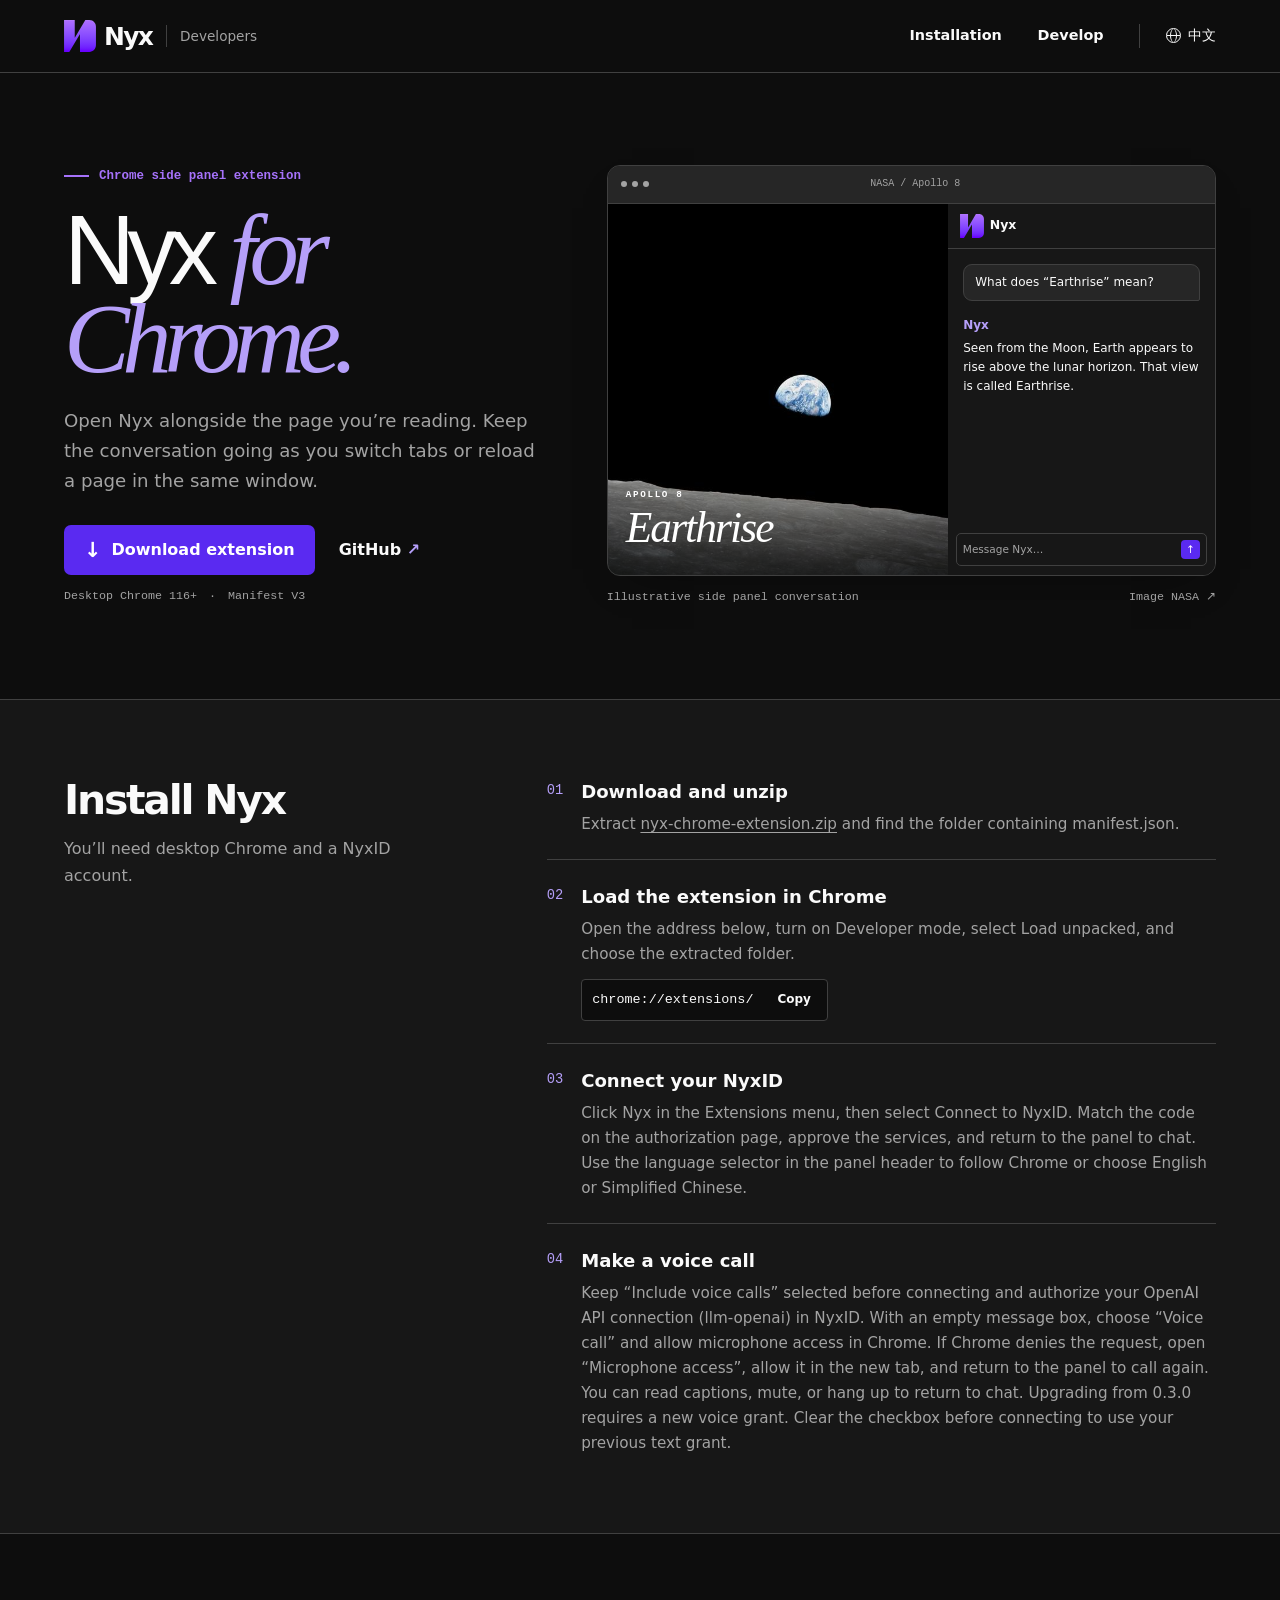
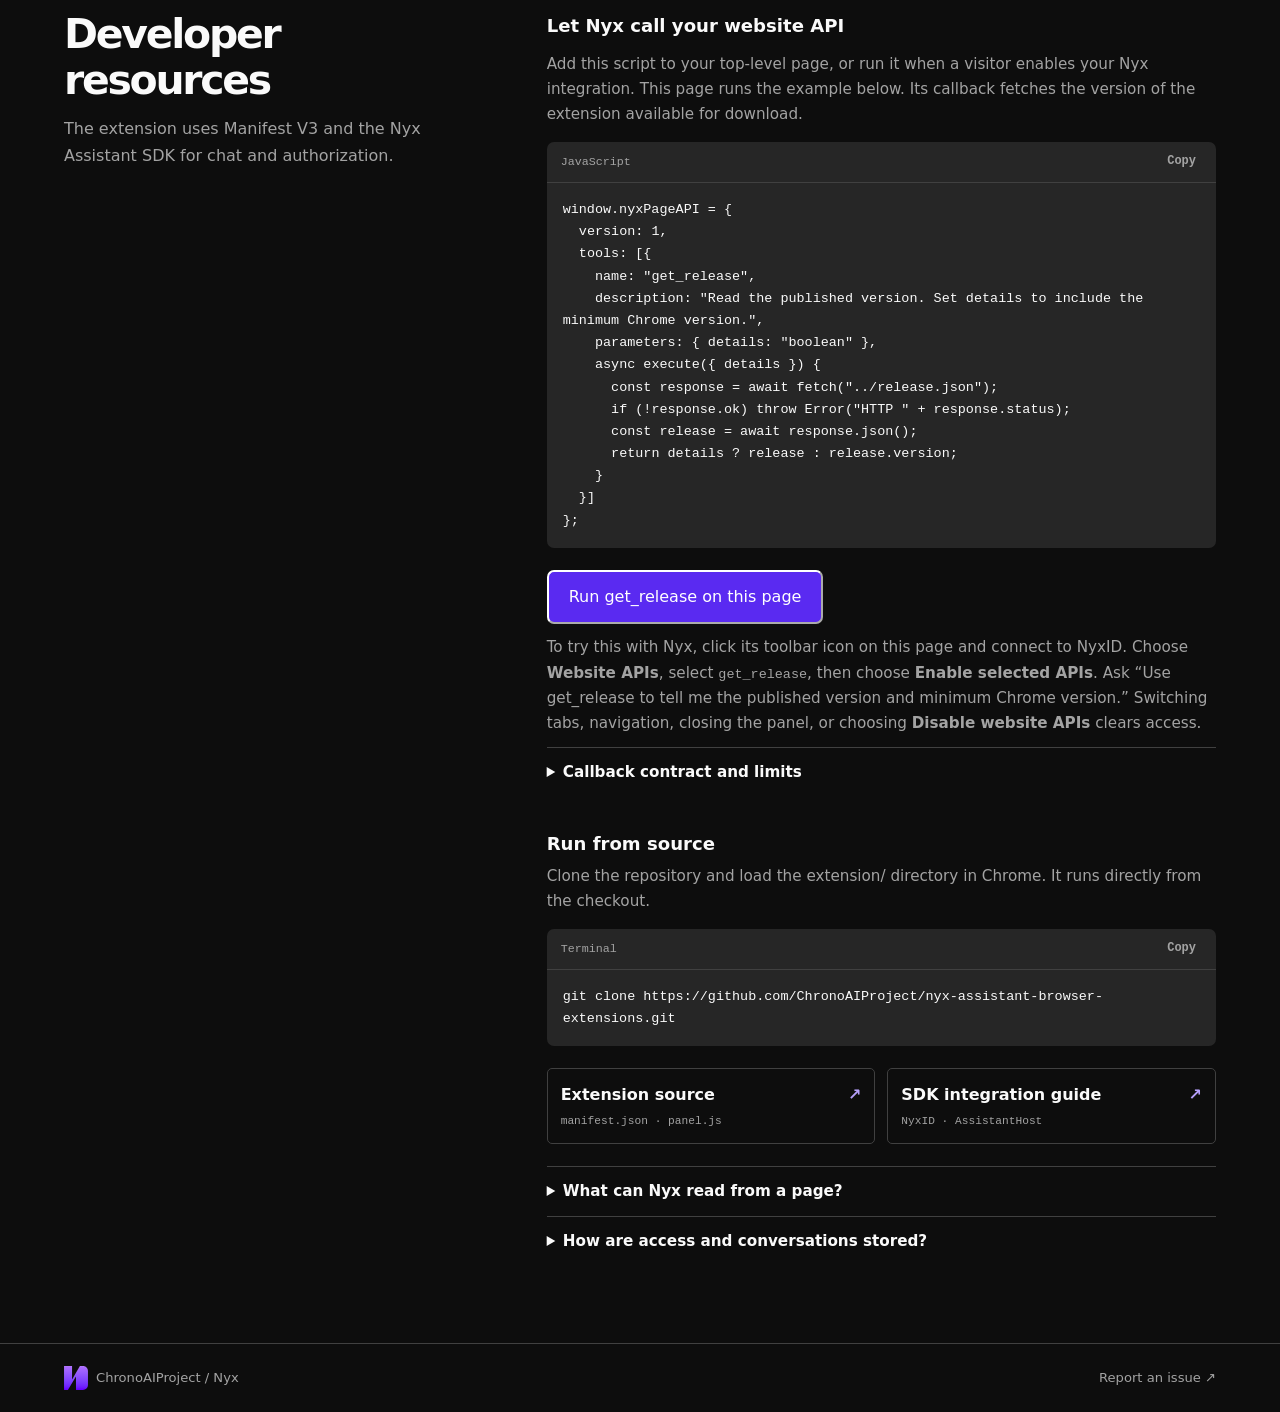
==== commit 5593d1b1: "feat(chrome): 支持侧边栏实时语音通话" ====
--- a/site/en/index.html
+++ b/site/en/index.html
@@ -60,6 +60,7 @@
           <li><div><h3>Download and unzip</h3><p>Extract <a href="../nyx-chrome-extension.zip" download>nyx-chrome-extension.zip</a> and find the folder containing manifest.json.</p></div></li>
           <li><div><h3>Load the extension in Chrome</h3><p>Open the address below, turn on Developer mode, select Load unpacked, and choose the extracted folder.</p><div class="snippet"><code id="extensions-url">chrome://extensions/</code><button type="button" class="copy" data-copy="extensions-url" data-done="Copied" data-error="Select the text to copy" hidden>Copy</button></div></div></li>
           <li><div><h3>Connect your NyxID</h3><p>Click Nyx in the Extensions menu, then select Connect to NyxID. Match the code on the authorization page, approve the services, and return to the panel to chat. Use the language selector in the panel header to follow Chrome or choose English or Simplified Chinese.</p></div></li>
+          <li><div><h3>Make a voice call</h3><p>Keep “Include voice calls” selected before connecting and authorize your OpenAI API connection (llm-openai) in NyxID. With an empty message box, choose “Voice call” and allow microphone access in Chrome. If Chrome denies the request, open “Microphone access”, allow it in the new tab, and return to the panel to call again. You can read captions, mute, or hang up to return to chat. Upgrading from 0.3.0 requires a new voice grant. Clear the checkbox before connecting to use your previous text grant.</p></div></li>
         </ol>
       </div>
     </section>
@@ -99,7 +100,7 @@
           <a href="https://github.com/ChronoAIProject/nyx-assistant-sdk#readme"><strong>SDK integration guide</strong><small>NyxID · AssistantHost</small><b aria-hidden="true">↗</b></a>
         </div>
         <details><summary>What can Nyx read from a page?</summary><p>Click the Nyx toolbar icon on the page, then select Attach page content. Using activeTab and scripting, the extension reads the selection or visible text in the top frame, skipping form fields and editors. Review and edit the excerpt, then select Use excerpt to share it with Nyx. You can remove or replace it during the conversation.</p></details>
-        <details><summary>How are access and conversations stored?</summary><p>NyxID grants access to llm-nyx and chrono-llm-public. The extension encrypts the child credential in its own storage. Select Disconnect to revoke it. Closing the side panel ends the current conversation.</p></details>
+        <details><summary>How are access and conversations stored?</summary><p>Text chat uses llm-nyx and chrono-llm-public. Voice also uses llm-openai. The extension encrypts the child credential in its own storage. Select Disconnect to revoke it. Closing the side panel ends the current conversation.</p></details>
       </div>
     </section>
   </main>
